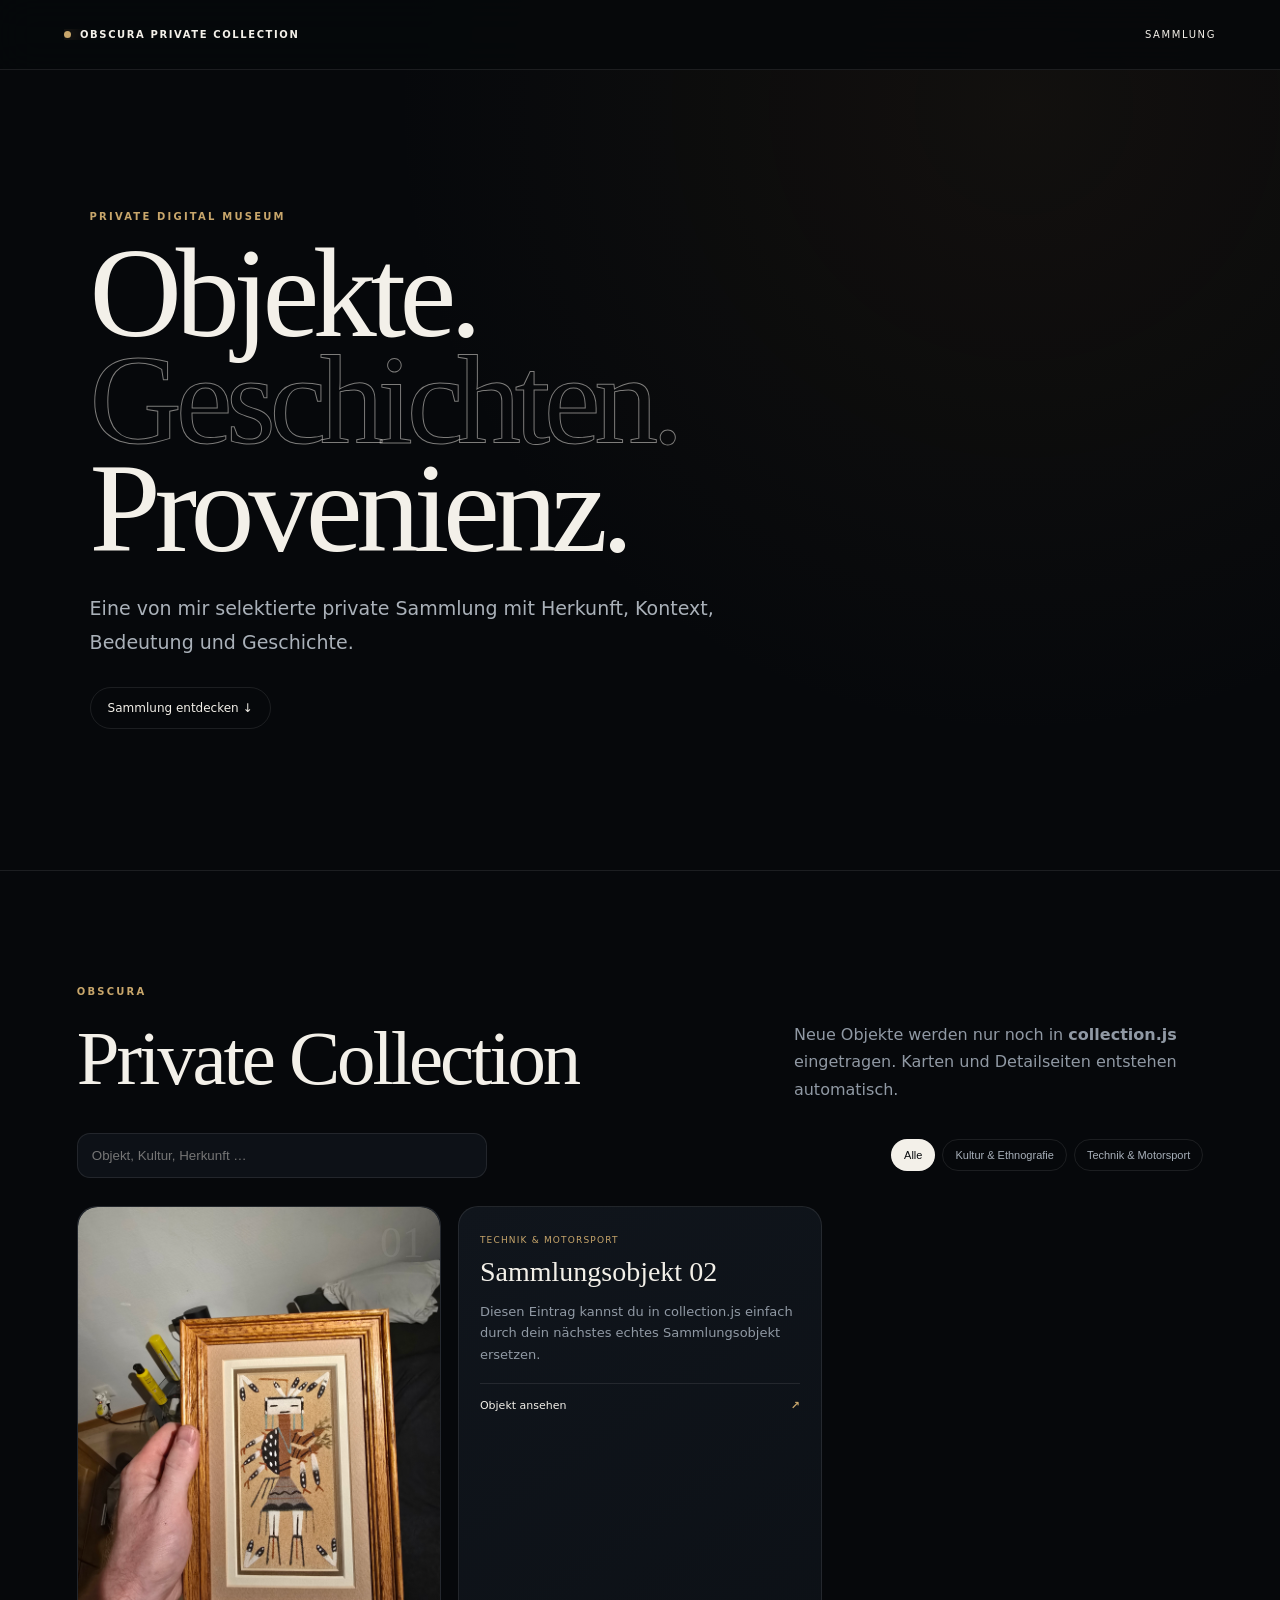
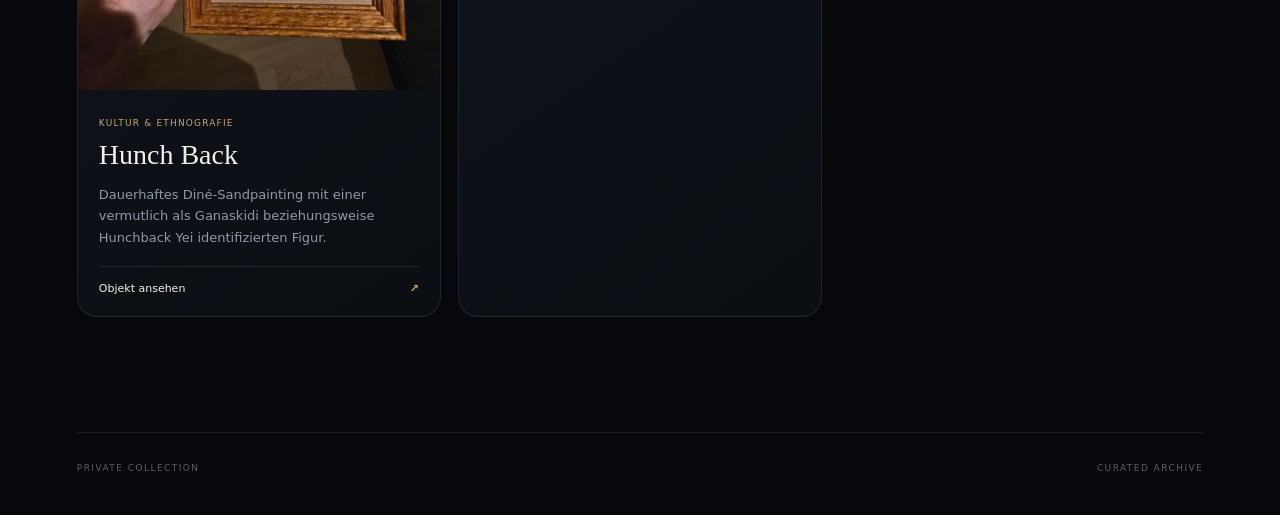
==== index.html @ 8dfdf21c "Update index.html" ====
<!doctype html>
<html lang="de">
<head>
<meta charset="utf-8">
<meta name="viewport" content="width=device-width,initial-scale=1,viewport-fit=cover">
<title>OBSCURA — Private Collection</title>
<link rel="stylesheet" href="styles.css">
</head>
<body>
<header class="nav">
  <a class="brand" href="index.html"><i></i> OBSCURA PRIVATE COLLECTION</a>
  <a href="#collection">SAMMLUNG</a>
</header>

<main>
<section class="hero">
  <p class="eyebrow">PRIVATE DIGITAL MUSEUM</p>
  <h1>Objekte.<br><span>Geschichten.</span><br>Provenienz.</h1>
  <p class="intro">Eine von mir selektierte private Sammlung mit Herkunft, Kontext, Bedeutung und Geschichte.</p>
  <a class="pill" href="#collection">Sammlung entdecken ↓</a>
</section>

<section class="collection" id="collection">
  <div class="section-title">
    <div><p class="eyebrow">OBSCURA</p><h2>Private Collection</h2></div>
    <p>Neue Objekte werden nur noch in <b>collection.js</b> eingetragen. Karten und Detailseiten entstehen automatisch.</p>
  </div>

  <div class="tools">
    <input id="search" type="search" placeholder="Objekt, Kultur, Herkunft …">
    <div id="filters" class="filters"></div>
  </div>

  <div id="collectionGrid" class="grid"></div>
  <div id="empty" class="empty" hidden>Keine passenden Objekte gefunden.</div>
</section>
</main>

<footer>PRIVATE COLLECTION <span>CURATED ARCHIVE</span></footer>

<script src="collection.js"></script>
<script src="script.js"></script>
</body>
</html>
---- styles.css ----
*{box-sizing:border-box}
:root{--bg:#06080b;--panel:#0d1117;--text:#f3f0e9;--muted:#9099a4;--gold:#c8a66b;--line:rgba(255,255,255,.09)}
html,body{margin:0;width:100%;max-width:100%;overflow-x:hidden;background:var(--bg);color:var(--text);font-family:Inter,system-ui,-apple-system,'Segoe UI',sans-serif}
img{display:block;max-width:100%}a{color:inherit}body{background:radial-gradient(circle at 80% 5%,rgba(128,91,43,.10),transparent 28%),#06080b}
.nav{height:70px;width:100%;padding:0 clamp(14px,5vw,72px);display:flex;align-items:center;justify-content:space-between;gap:14px;border-bottom:1px solid var(--line);background:rgba(6,8,11,.88);backdrop-filter:blur(18px);position:sticky;top:0;z-index:30}
.nav a{text-decoration:none;font-size:10px;letter-spacing:.16em;white-space:nowrap;min-width:0}.brand{font-weight:700;display:flex;align-items:center;gap:9px;overflow:hidden;text-overflow:ellipsis}.brand i{width:7px;height:7px;border-radius:50%;background:var(--gold);box-shadow:0 0 18px var(--gold);flex:none}
.hero{min-height:76vh;padding:clamp(70px,11vw,150px) clamp(18px,7vw,110px);display:flex;flex-direction:column;justify-content:center;border-bottom:1px solid var(--line)}
.eyebrow{font-size:10px;letter-spacing:.22em;color:var(--gold);font-weight:700;margin:0 0 18px;text-transform:uppercase;overflow-wrap:anywhere}
h1,h2,h3{font-family:Georgia,'Times New Roman',serif;font-weight:500;overflow-wrap:anywhere;word-break:normal}
.hero h1{font-size:clamp(48px,10vw,132px);line-height:.84;letter-spacing:-.05em;margin:0;max-width:100%}.hero h1 span{color:transparent;-webkit-text-stroke:1px rgba(243,240,233,.5)}
.intro{font-size:clamp(15px,2vw,19px);line-height:1.75;color:#aab1b9;max-width:650px;margin:30px 0 0;overflow-wrap:anywhere}
.pill{align-self:flex-start;display:inline-block;margin-top:28px;border:1px solid var(--line);border-radius:999px;padding:13px 17px;text-decoration:none;font-size:12px;max-width:100%;overflow-wrap:anywhere}
.collection{padding:clamp(70px,9vw,120px) clamp(18px,6vw,90px)}
.section-title{max-width:1200px;margin:0 auto 30px;display:grid;grid-template-columns:minmax(0,1fr) minmax(260px,.6fr);gap:35px;align-items:end}.section-title h2{font-size:clamp(42px,6vw,78px);letter-spacing:-.04em;margin:0}.section-title>p{color:var(--muted);line-height:1.7;margin:0;min-width:0;overflow-wrap:anywhere}
.tools{max-width:1200px;margin:0 auto 28px;display:flex;justify-content:space-between;align-items:center;gap:15px;flex-wrap:wrap}.tools input{width:min(410px,100%);max-width:100%;min-width:0;background:var(--panel);border:1px solid var(--line);border-radius:13px;padding:14px;color:white;outline:none}
.filters{display:flex;gap:7px;flex-wrap:wrap;max-width:100%}.filter{border:1px solid var(--line);background:transparent;color:#a8b0ba;border-radius:999px;padding:9px 12px;font-size:11px;cursor:pointer}.filter.active{background:var(--text);color:#080a0d}
.grid{max-width:1200px;margin:auto;display:grid;grid-template-columns:repeat(3,minmax(0,1fr));gap:17px}.card{min-width:0;position:relative;background:linear-gradient(145deg,#10151c,#0b0f14);border:1px solid var(--line);border-radius:20px;overflow:hidden;transition:.25s}.card:hover{transform:translateY(-5px);border-color:rgba(200,166,107,.35)}
.card-hit{position:absolute;inset:0;z-index:4}.card-image{position:relative;background:radial-gradient(circle,rgba(200,166,107,.08),transparent45%),#0a0e13;overflow:hidden;border-radius:20px 20px 0 0;}.card-imageimg{width:100%;height:auto;object-fit:contain;display:block;}.image-fallback{display:none;position:absolute;inset:0;place-items:center;text-align:center;color:#505964;font-size:10px;letter-spacing:.13em;padding:20px;overflow-wrap:anywhere}.image-fallback small{letter-spacing:0;overflow-wrap:anywhere}.number{position:absolute;right:16px;top:10px;font:44px Georgia,serif;color:rgba(255,255,255,.07)}
.card-copy{padding:21px;min-width:0}.card-copy small{color:var(--gold);font-size:9px;letter-spacing:.13em;text-transform:uppercase}.card-copy h3{font-size:28px;margin:9px 0}.card-copy p{color:var(--muted);font-size:13px;line-height:1.65;overflow-wrap:anywhere}.open{border-top:1px solid var(--line);padding-top:15px;margin-top:18px;font-size:11px;display:flex;justify-content:space-between}.open b{color:var(--gold)}
.empty{max-width:1200px;margin:auto;color:var(--muted);padding:50px 0}footer{margin:0 clamp(18px,6vw,90px);padding:30px 0 42px;border-top:1px solid var(--line);display:flex;justify-content:space-between;gap:15px;color:#58616c;font-size:9px;letter-spacing:.16em;overflow-wrap:anywhere}
.object-page{padding:0 clamp(18px,6vw,90px)}.object-hero{max-width:1200px;margin:auto;padding:clamp(65px,9vw,120px) 0 55px;display:grid;grid-template-columns:minmax(0,1.15fr) minmax(260px,.65fr);gap:45px;align-items:end}.object-hero h1{font-size:clamp(48px,9vw,118px);line-height:.88;letter-spacing:-.05em;margin:0}.object-sub{color:var(--gold);font-size:14px;overflow-wrap:anywhere}.object-lead{color:#a9b1ba;line-height:1.8;font-size:16px;margin:0;overflow-wrap:anywhere}
.gallery{max-width:1200px;margin:auto;display:grid;grid-template-columns:2fr 1fr 1fr;gap:10px}.gallery-item{min-width:0;padding:0;border:1px solid var(--line);border-radius:15px;overflow:hidden;background:#0b0f14;position:relative;cursor:pointer}.gallery-item img{width:100%;height:auto;object-fit:contain;display:block}.gallery-item .image-fallback{display:none}
.facts{max-width:1200px;margin:55px auto;display:grid;grid-template-columns:repeat(3,minmax(0,1fr));border:1px solid var(--line);border-radius:17px;overflow:hidden}.facts div{min-width:0;padding:19px;background:var(--panel);border-right:1px solid var(--line);border-bottom:1px solid var(--line)}.facts small{display:block;color:var(--gold);font-size:8px;letter-spacing:.13em;text-transform:uppercase;margin-bottom:7px}.facts strong{font-size:13px;font-weight:500;overflow-wrap:anywhere}
.story{max-width:900px;margin:70px auto}.story article{padding:45px 0;border-top:1px solid var(--line)}.story h2{font-size:clamp(32px,5vw,54px);margin:0 0 22px}.story p{color:#aab2bc;line-height:1.9;font-size:15px;overflow-wrap:anywhere}
.sources{max-width:900px;margin:0 auto 100px;padding-top:35px;border-top:1px solid var(--line)}.sources a{display:block;padding:14px 0;border-bottom:1px solid var(--line);text-decoration:none;color:#b6bdc5;font-size:13px;overflow-wrap:anywhere}
.not-found{min-height:70vh;display:flex;flex-direction:column;justify-content:center}.not-found h1{font-size:clamp(45px,8vw,90px)}
.lightbox[hidden]{display:none}.lightbox{position:fixed;inset:0;z-index:100;background:rgba(0,0,0,.94);display:grid;place-items:center;padding:55px}.lightbox img{max-width:min(1100px,90vw);max-height:84vh;object-fit:contain}.lightbox button{position:absolute;border:0;background:rgba(255,255,255,.08);color:white;cursor:pointer}.lightbox #lightboxClose{right:20px;top:20px;width:42px;height:42px;border-radius:50%;font-size:25px}.lightbox-nav{top:50%;transform:translateY(-50%);width:45px;height:60px;border-radius:10px;font-size:32px}.lightbox-nav.prev{left:18px}.lightbox-nav.next{right:18px}.locked{overflow:hidden}
@media(max-width:850px){.section-title,.object-hero{grid-template-columns:1fr}.grid{grid-template-columns:repeat(2,minmax(0,1fr))}.gallery{grid-template-columns:1fr 1fr}.gallery-item:first-child{grid-column:1/-1}.facts{grid-template-columns:repeat(2,minmax(0,1fr))}}
@media(max-width:560px){.nav{padding:0 12px;gap:8px}.nav a{font-size:8px;letter-spacing:.08em}.brand{max-width:68%}.hero{padding-left:16px;padding-right:16px;min-height:68vh}.hero h1{font-size:clamp(46px,16vw,72px);line-height:.9;letter-spacing:-.045em}.collection{padding-left:12px;padding-right:12px}.section-title{gap:18px}.section-title>p{font-size:13px}.tools{align-items:stretch}.tools input{width:100%}.filters{flex-wrap:nowrap;overflow-x:auto;padding-bottom:4px}.filter{white-space:nowrap;flex:none}.grid{grid-template-columns:minmax(0,1fr)}.card-copy p{min-height:0}.object-page{padding:0 12px}.object-hero{gap:22px;padding-top:55px}.object-hero h1{font-size:clamp(44px,15vw,68px)}.gallery{grid-template-columns:minmax(0,1fr)}.gallery-item:first-child{grid-column:auto}.facts{grid-template-columns:minmax(0,1fr);margin:35px auto}.story{margin:45px auto}.story article{padding:35px 0}.lightbox{padding:55px 8px}.lightbox-nav{display:none}footer{margin:0 12px;flex-direction:column}}
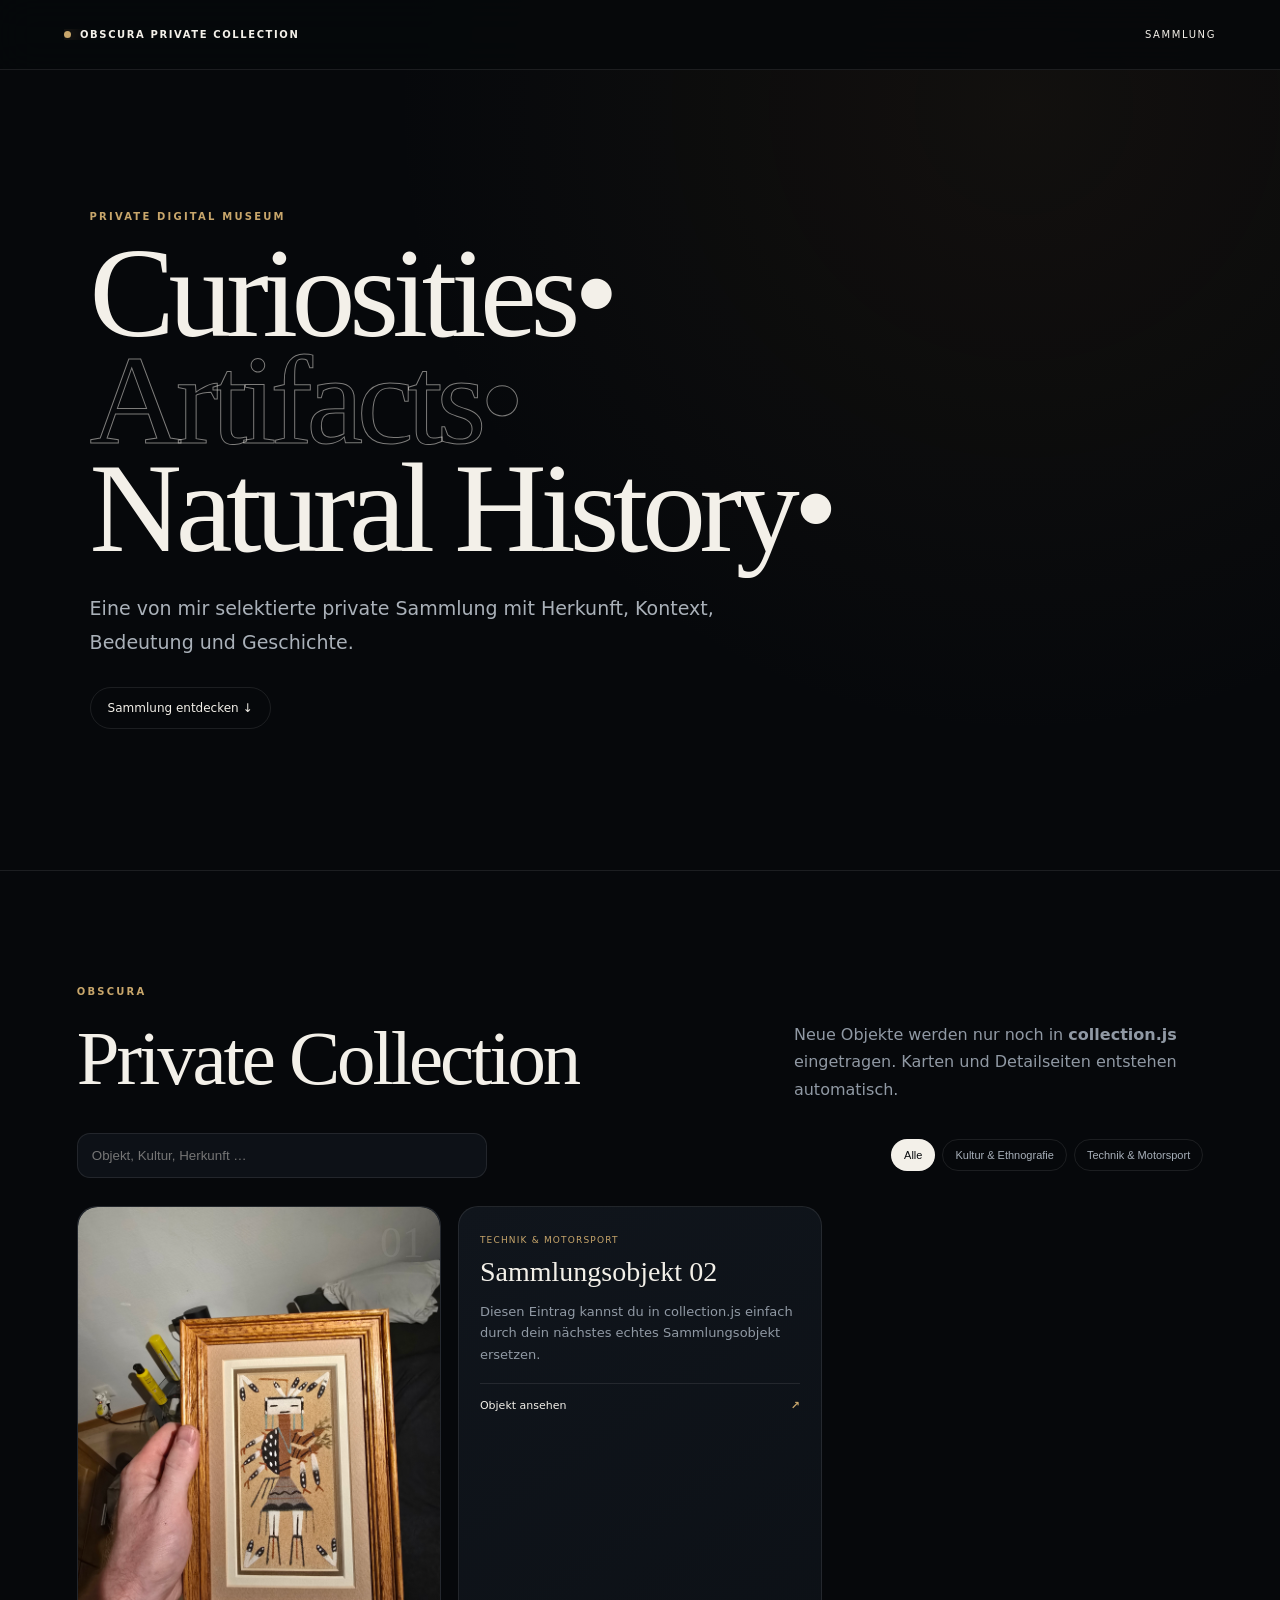
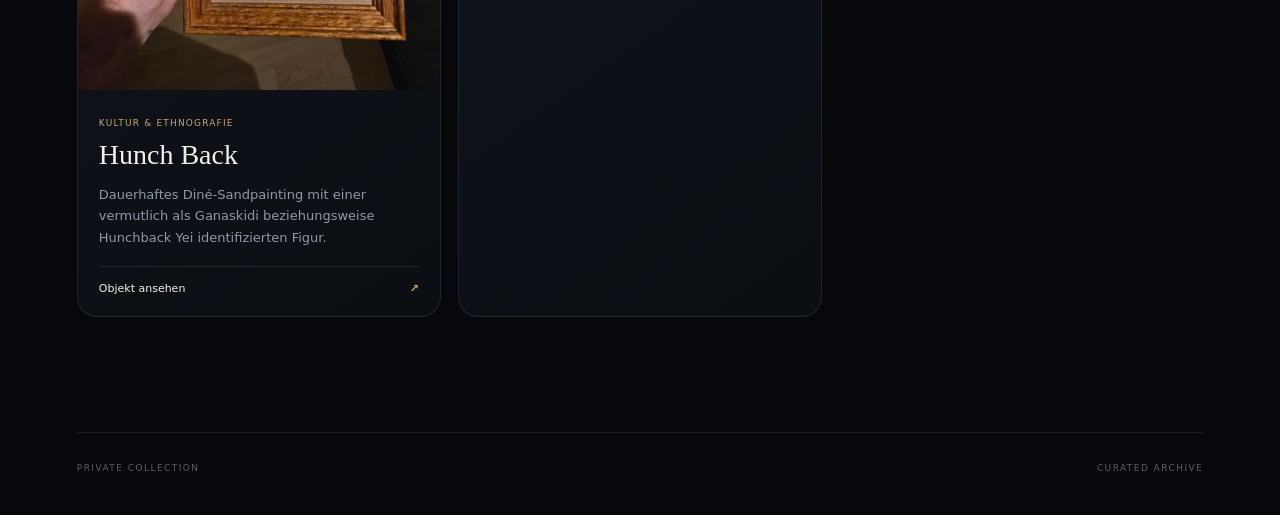
==== commit cf4167c6: "Update index.html" ====
--- a/index.html
+++ b/index.html
@@ -15,7 +15,7 @@
 <main>
 <section class="hero">
   <p class="eyebrow">PRIVATE DIGITAL MUSEUM</p>
-  <h1>Objekte.<br><span>Geschichten.</span><br>Provenienz.</h1>
+  <h1>Curiosities•<br><span>Artifacts•</span><br>Natural History•</h1>
   <p class="intro">Eine von mir selektierte private Sammlung mit Herkunft, Kontext, Bedeutung und Geschichte.</p>
   <a class="pill" href="#collection">Sammlung entdecken ↓</a>
 </section>
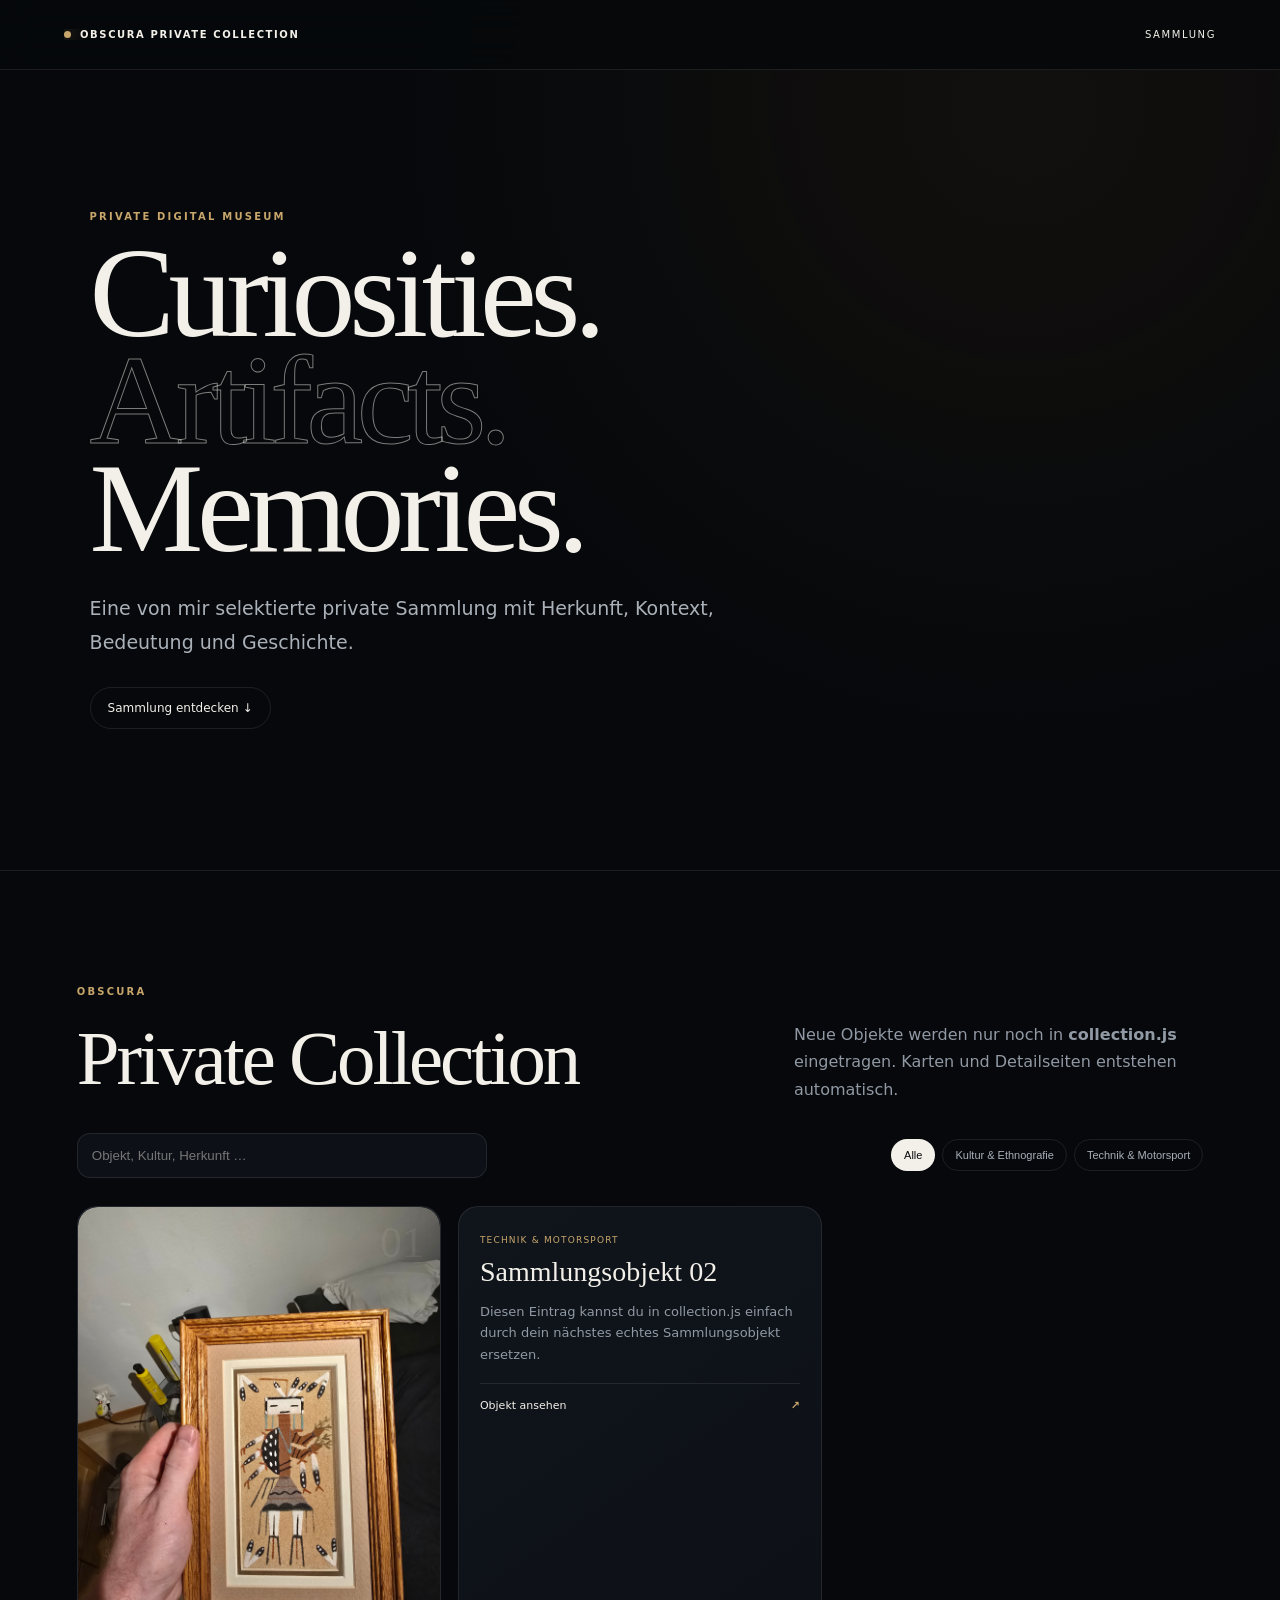
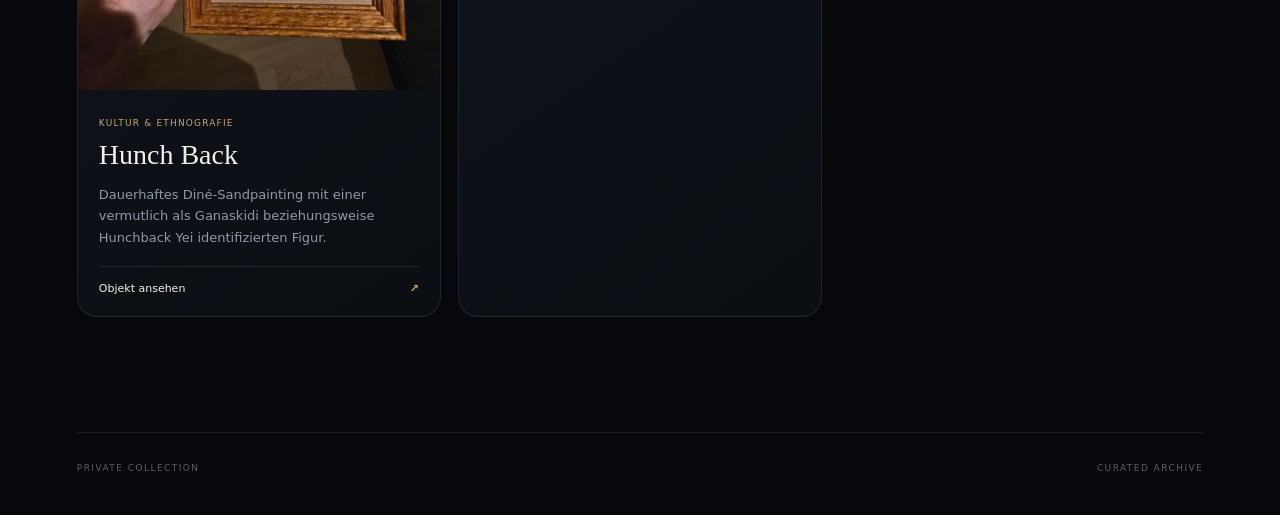
==== commit 2ad20e91: "Update index.html" ====
--- a/index.html
+++ b/index.html
@@ -15,7 +15,7 @@
 <main>
 <section class="hero">
   <p class="eyebrow">PRIVATE DIGITAL MUSEUM</p>
-  <h1>Curiosities•<br><span>Artifacts•</span><br>Natural History•</h1>
+  <h1>Curiosities.<br><span>Artifacts.</span><br>Memories.</h1>
   <p class="intro">Eine von mir selektierte private Sammlung mit Herkunft, Kontext, Bedeutung und Geschichte.</p>
   <a class="pill" href="#collection">Sammlung entdecken ↓</a>
 </section>
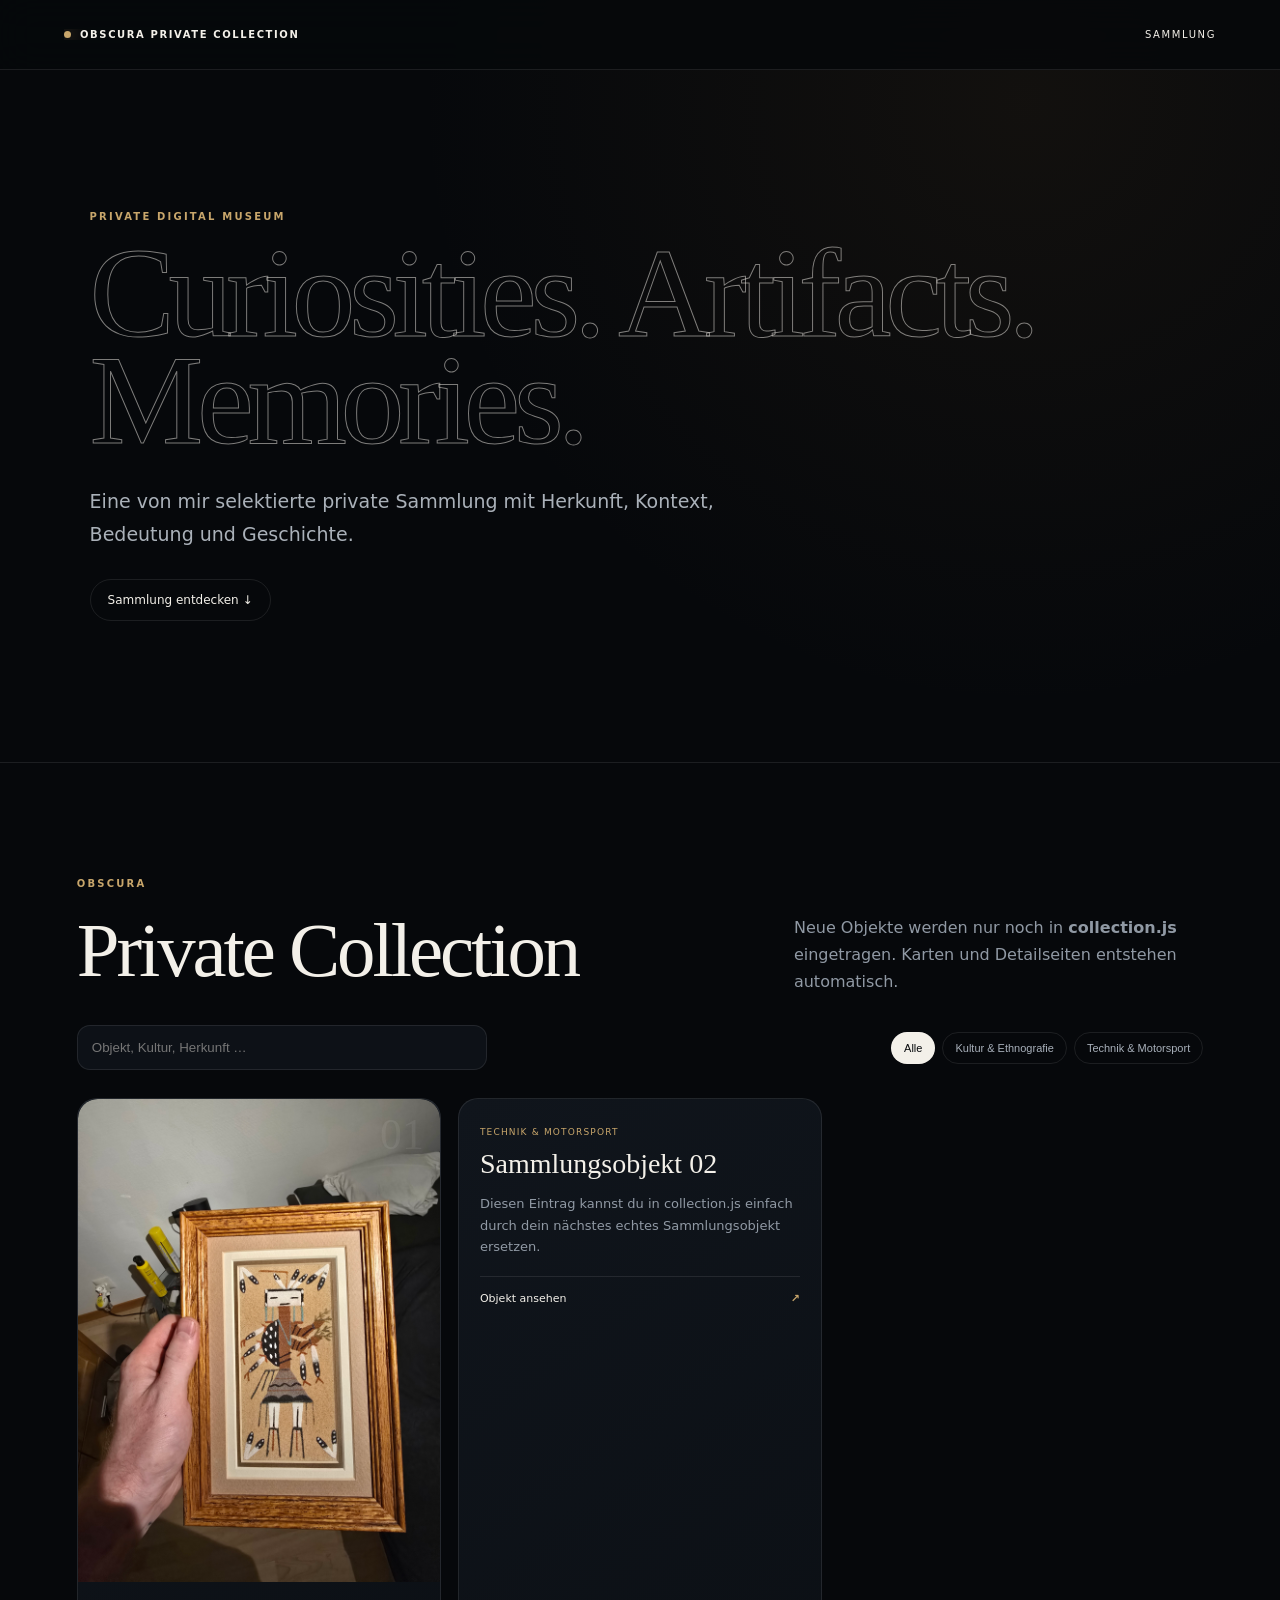
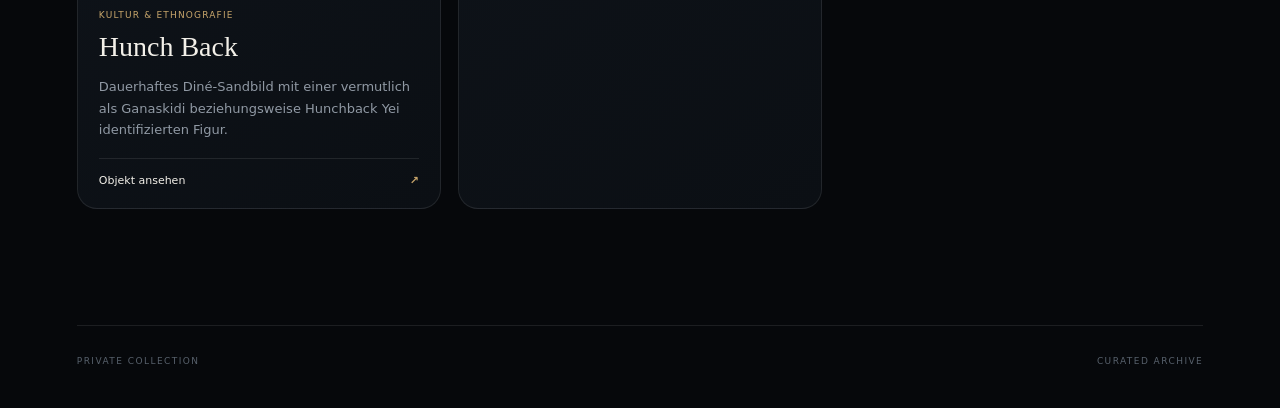
==== commit a2c5a211: "Update index.html" ====
--- a/index.html
+++ b/index.html
@@ -15,7 +15,11 @@
 <main>
 <section class="hero">
   <p class="eyebrow">PRIVATE DIGITAL MUSEUM</p>
-  <h1>Curiosities.<br><span>Artifacts.</span><br>Memories.</h1>
+  <h1 class="hero-title">
+  <span class="hero-line from-left">Curiosities.</span>
+  <span class="hero-line from-right outline">Artifacts.</span>
+  <span class="hero-line from-left delay">Memories.</span>
+  </h1>
   <p class="intro">Eine von mir selektierte private Sammlung mit Herkunft, Kontext, Bedeutung und Geschichte.</p>
   <a class="pill" href="#collection">Sammlung entdecken ↓</a>
 </section>
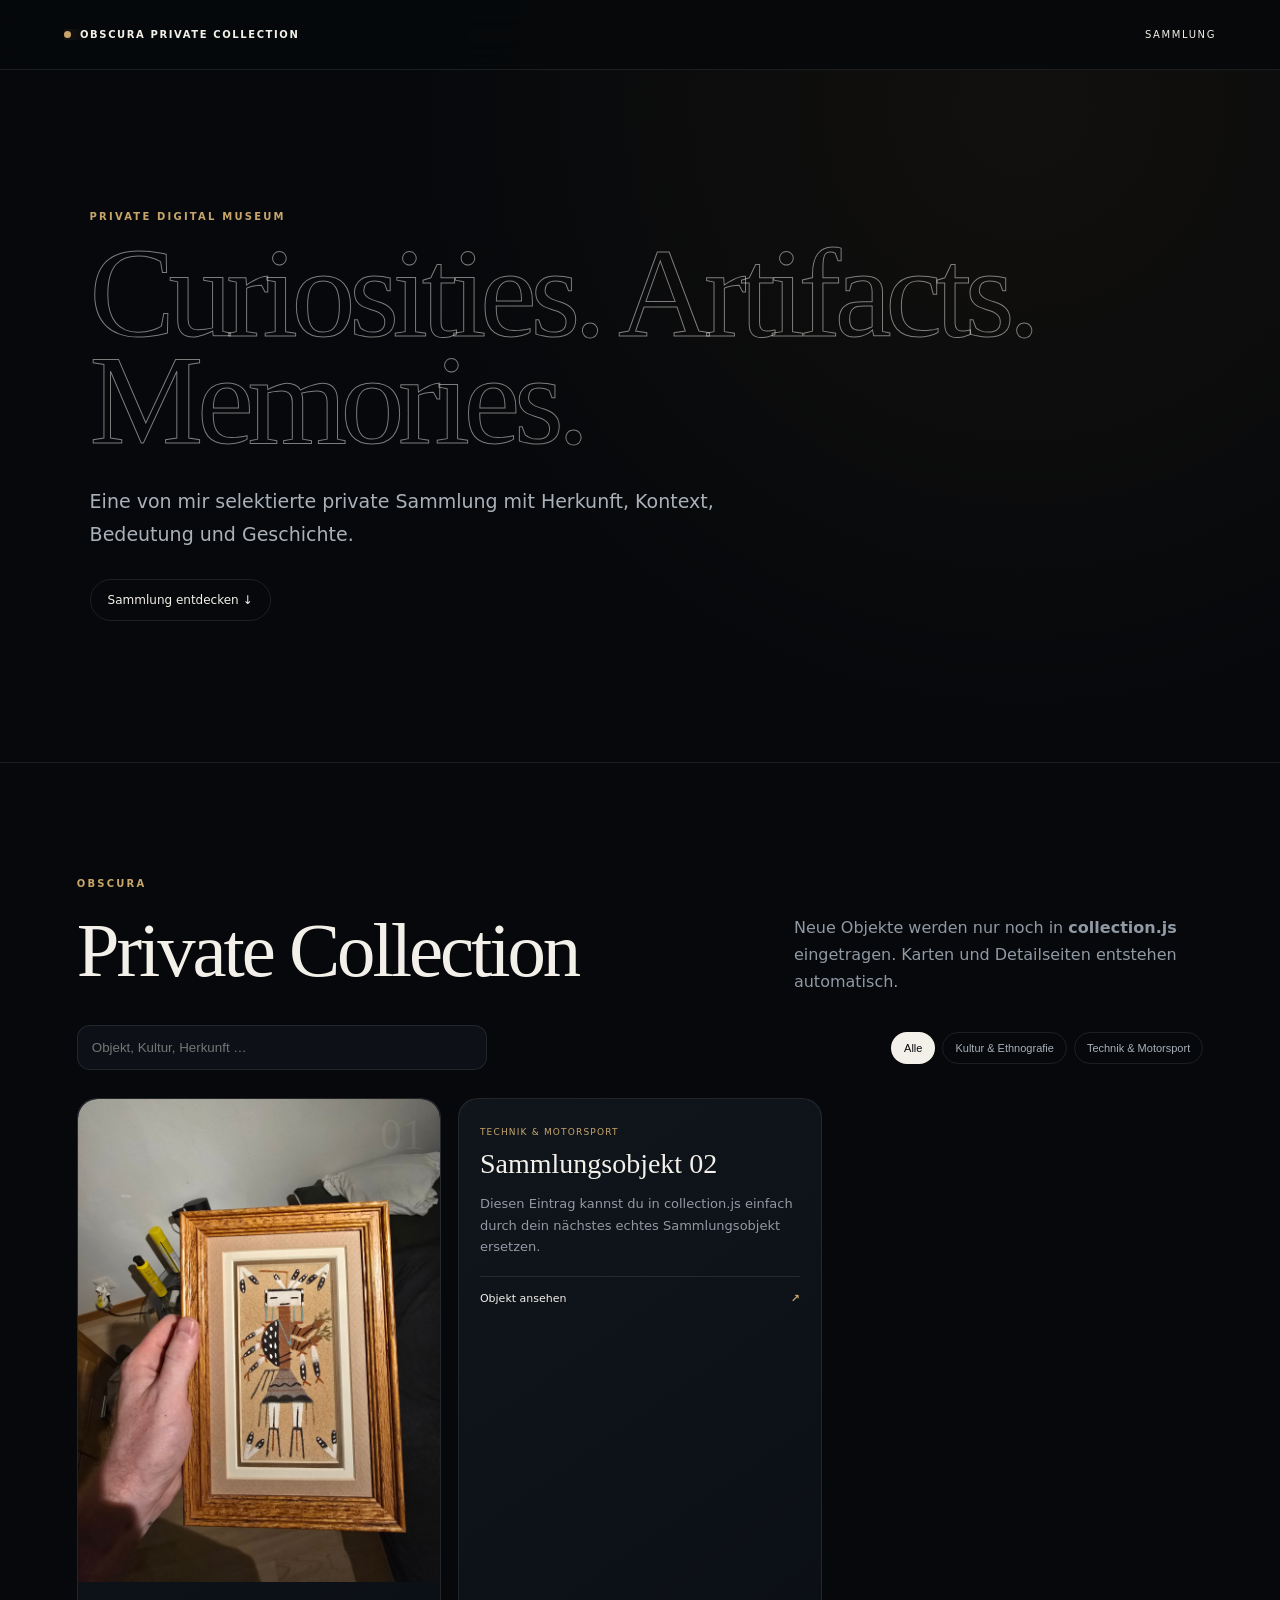
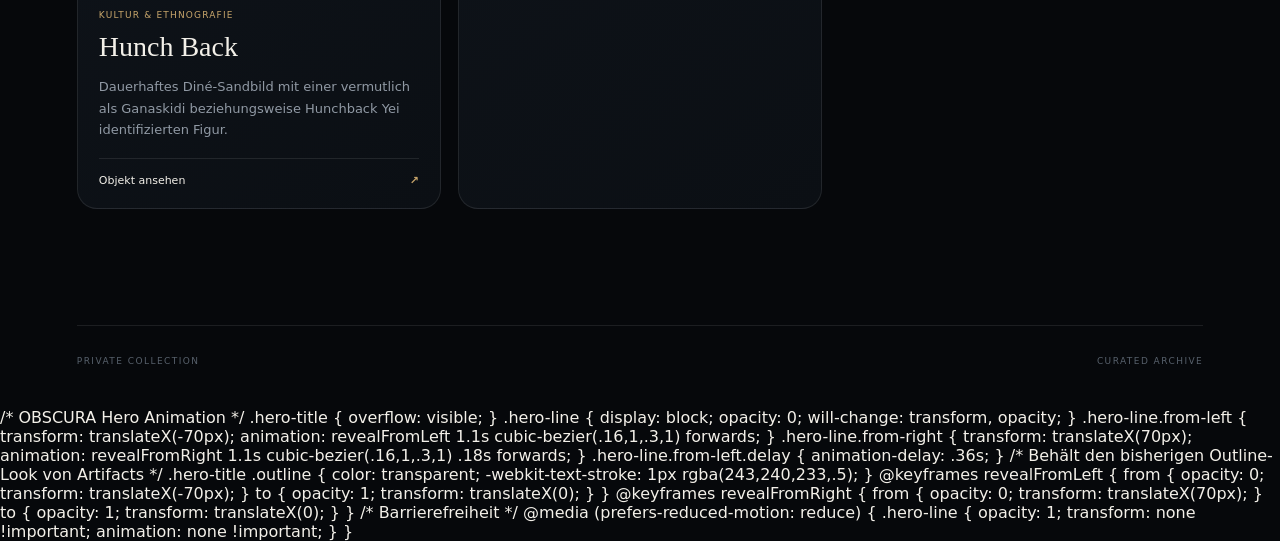
==== commit a0b93433: "Update index.html" ====
--- a/index.html
+++ b/index.html
@@ -46,3 +46,65 @@
 <script src="script.js"></script>
 </body>
 </html>
+/* OBSCURA Hero Animation */
+
+.hero-title {
+  overflow: visible;
+}
+
+.hero-line {
+  display: block;
+  opacity: 0;
+  will-change: transform, opacity;
+}
+
+.hero-line.from-left {
+  transform: translateX(-70px);
+  animation: revealFromLeft 1.1s cubic-bezier(.16,1,.3,1) forwards;
+}
+
+.hero-line.from-right {
+  transform: translateX(70px);
+  animation: revealFromRight 1.1s cubic-bezier(.16,1,.3,1) .18s forwards;
+}
+
+.hero-line.from-left.delay {
+  animation-delay: .36s;
+}
+
+/* Behält den bisherigen Outline-Look von Artifacts */
+.hero-title .outline {
+  color: transparent;
+  -webkit-text-stroke: 1px rgba(243,240,233,.5);
+}
+
+@keyframes revealFromLeft {
+  from {
+    opacity: 0;
+    transform: translateX(-70px);
+  }
+  to {
+    opacity: 1;
+    transform: translateX(0);
+  }
+}
+
+@keyframes revealFromRight {
+  from {
+    opacity: 0;
+    transform: translateX(70px);
+  }
+  to {
+    opacity: 1;
+    transform: translateX(0);
+  }
+}
+
+/* Barrierefreiheit */
+@media (prefers-reduced-motion: reduce) {
+  .hero-line {
+    opacity: 1;
+    transform: none !important;
+    animation: none !important;
+  }
+}
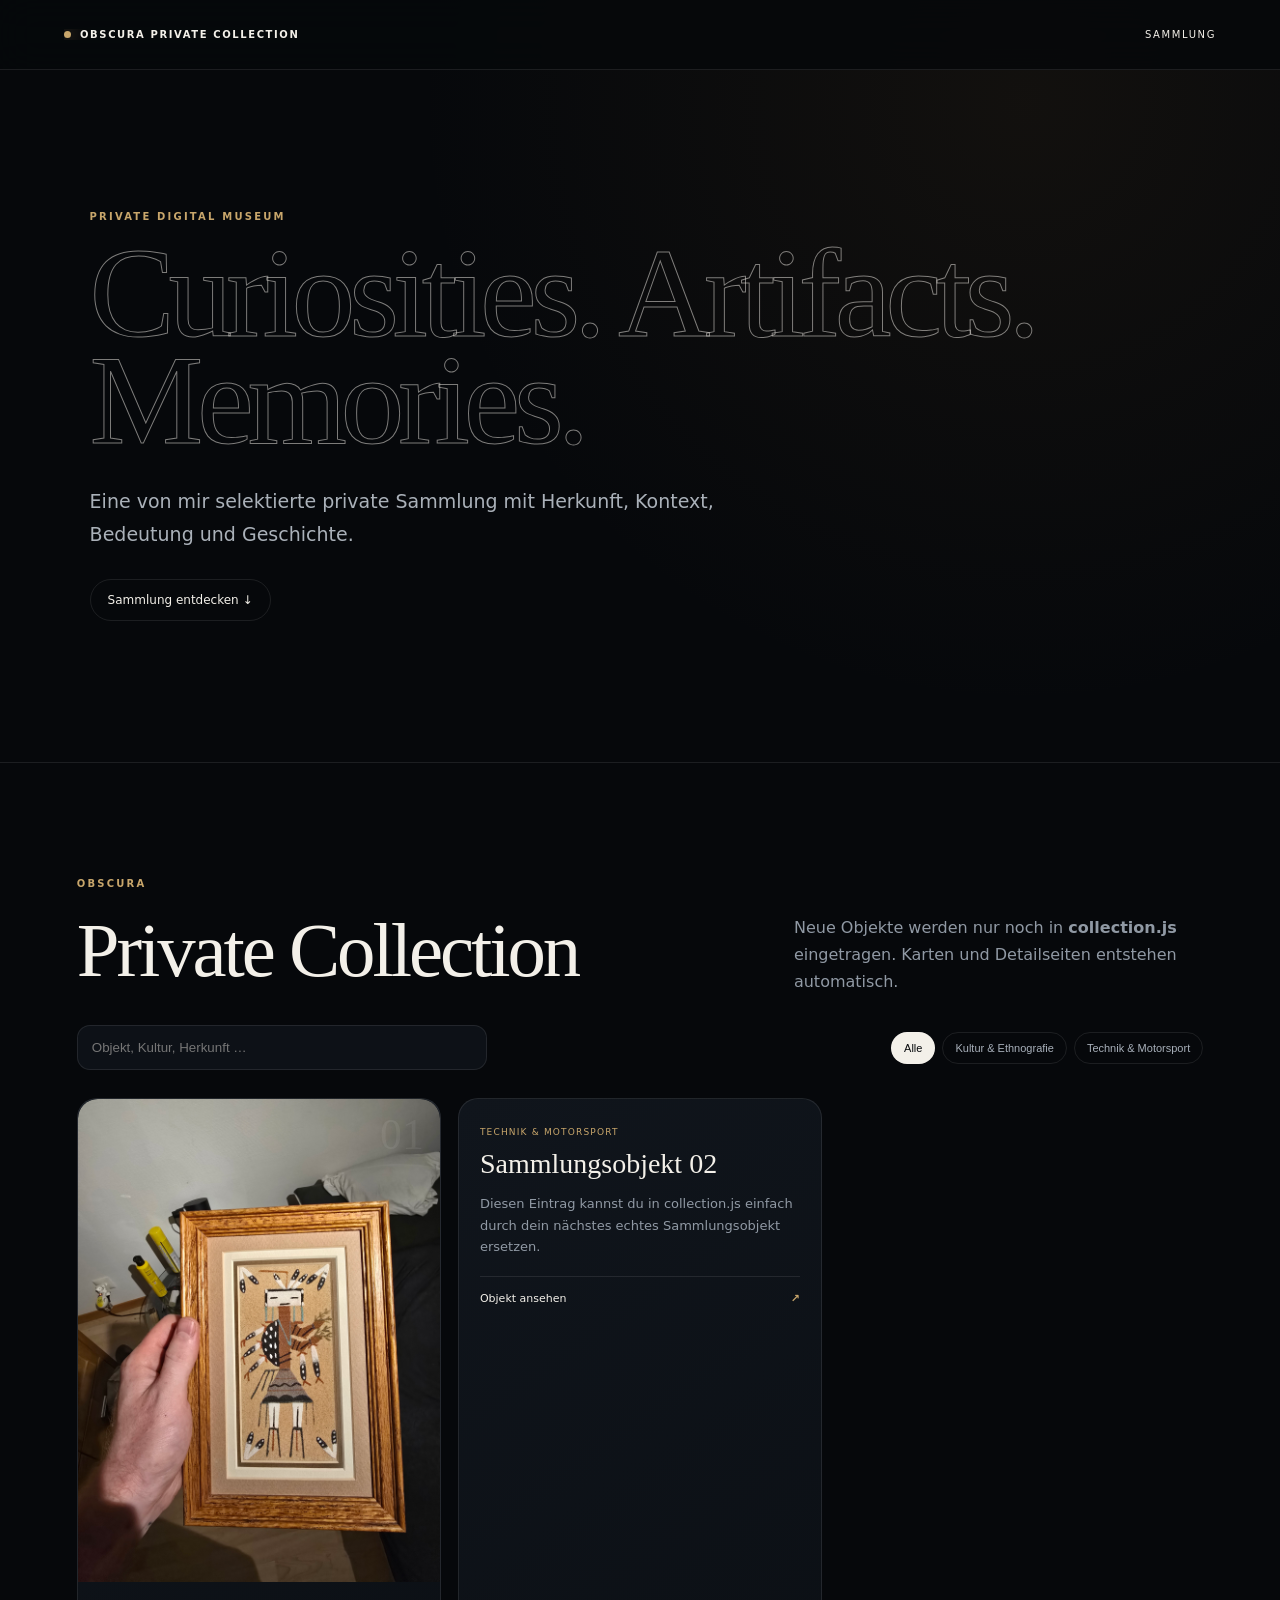
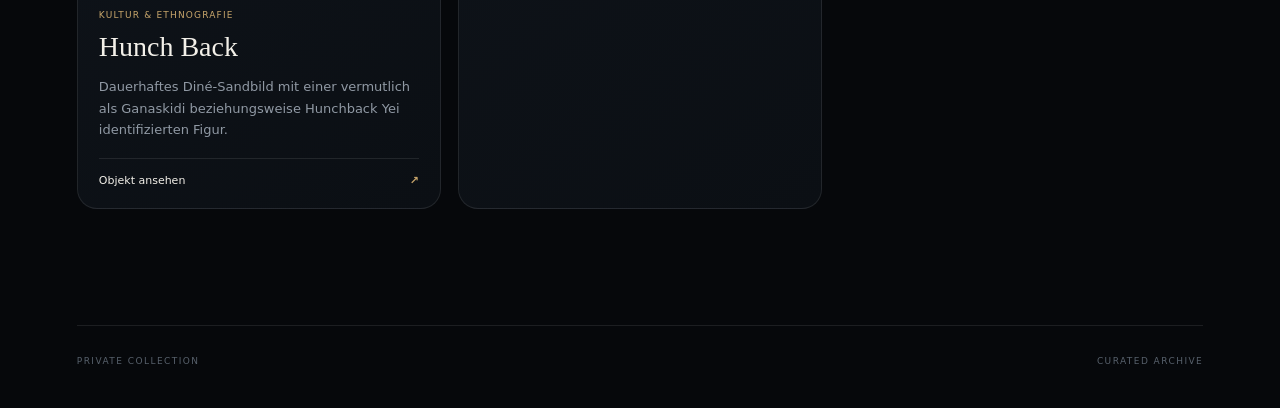
==== commit 2e57bff7: "Update index.html" ====
--- a/index.html
+++ b/index.html
@@ -46,65 +46,3 @@
 <script src="script.js"></script>
 </body>
 </html>
-/* OBSCURA Hero Animation */
-
-.hero-title {
-  overflow: visible;
-}
-
-.hero-line {
-  display: block;
-  opacity: 0;
-  will-change: transform, opacity;
-}
-
-.hero-line.from-left {
-  transform: translateX(-70px);
-  animation: revealFromLeft 1.1s cubic-bezier(.16,1,.3,1) forwards;
-}
-
-.hero-line.from-right {
-  transform: translateX(70px);
-  animation: revealFromRight 1.1s cubic-bezier(.16,1,.3,1) .18s forwards;
-}
-
-.hero-line.from-left.delay {
-  animation-delay: .36s;
-}
-
-/* Behält den bisherigen Outline-Look von Artifacts */
-.hero-title .outline {
-  color: transparent;
-  -webkit-text-stroke: 1px rgba(243,240,233,.5);
-}
-
-@keyframes revealFromLeft {
-  from {
-    opacity: 0;
-    transform: translateX(-70px);
-  }
-  to {
-    opacity: 1;
-    transform: translateX(0);
-  }
-}
-
-@keyframes revealFromRight {
-  from {
-    opacity: 0;
-    transform: translateX(70px);
-  }
-  to {
-    opacity: 1;
-    transform: translateX(0);
-  }
-}
-
-/* Barrierefreiheit */
-@media (prefers-reduced-motion: reduce) {
-  .hero-line {
-    opacity: 1;
-    transform: none !important;
-    animation: none !important;
-  }
-}
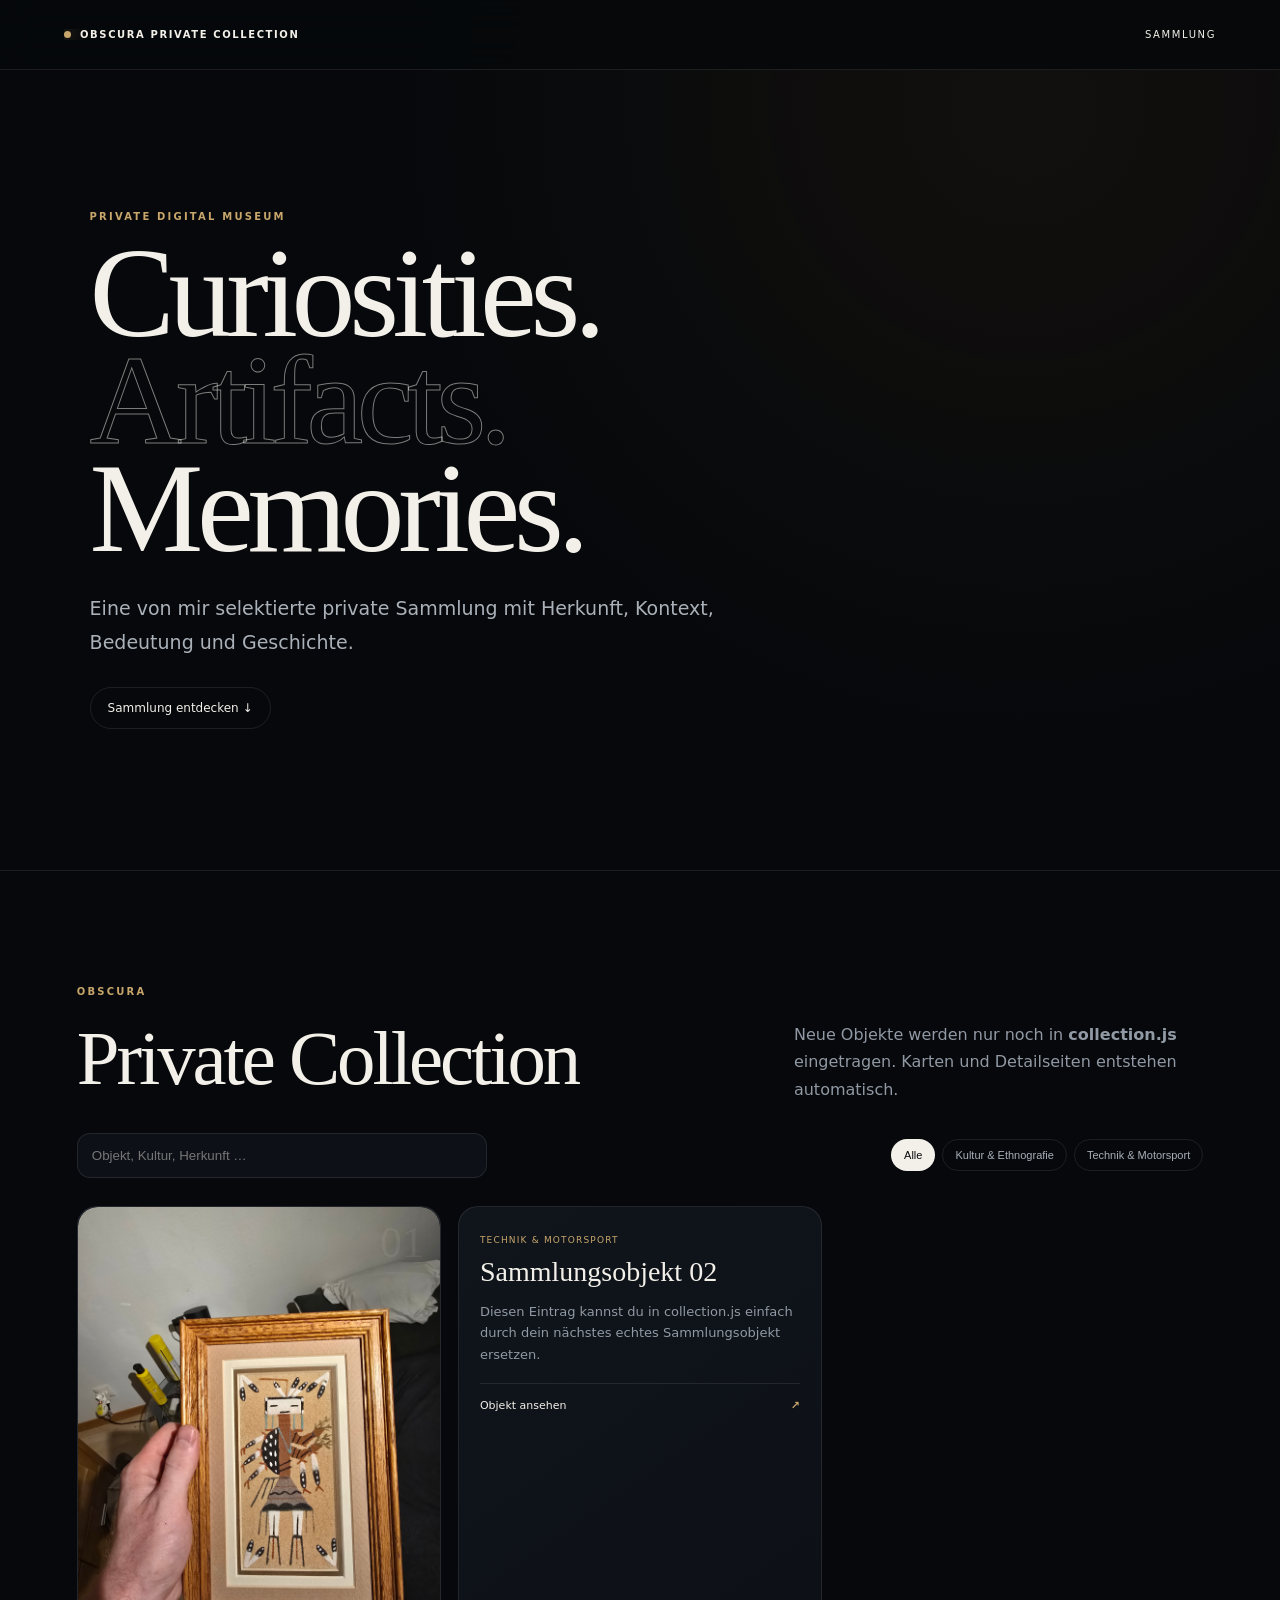
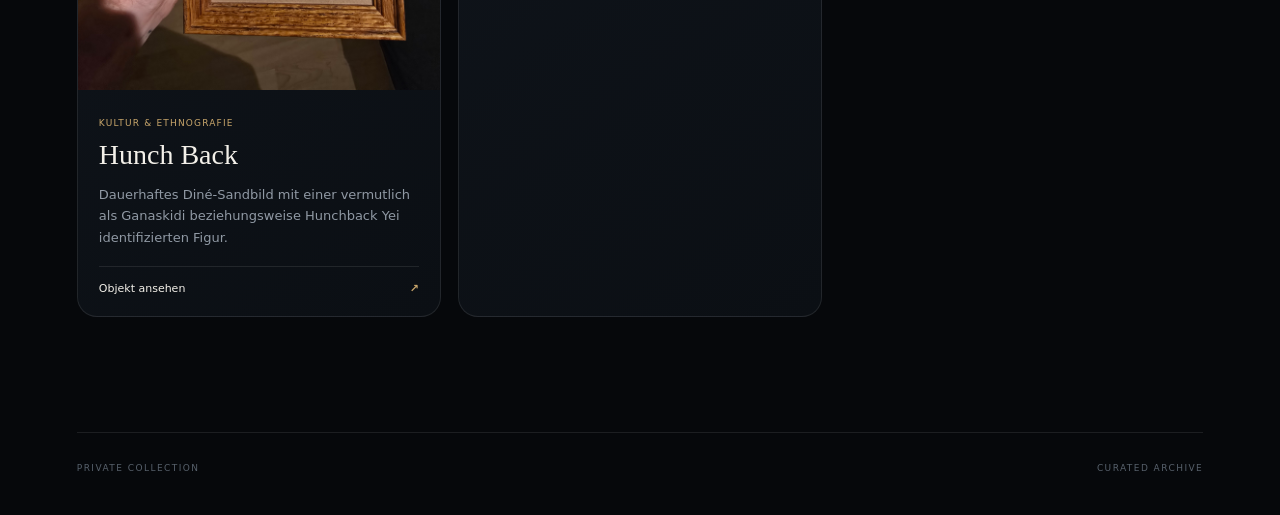
==== commit dcc51da4: "Update index.html" ====
--- a/index.html
+++ b/index.html
@@ -16,9 +16,9 @@
 <section class="hero">
   <p class="eyebrow">PRIVATE DIGITAL MUSEUM</p>
   <h1 class="hero-title">
-  <span class="hero-line from-left">Curiosities.</span>
-  <span class="hero-line from-right outline">Artifacts.</span>
-  <span class="hero-line from-left delay">Memories.</span>
+  <div class="from-left">Curiosities.</div>
+  <span class="from-right">Artifacts.</span>
+  <div class="from-left delay">Memories.</div>
   </h1>
   <p class="intro">Eine von mir selektierte private Sammlung mit Herkunft, Kontext, Bedeutung und Geschichte.</p>
   <a class="pill" href="#collection">Sammlung entdecken ↓</a>
--- a/styles.css
+++ b/styles.css
@@ -27,3 +27,65 @@
 .lightbox[hidden]{display:none}.lightbox{position:fixed;inset:0;z-index:100;background:rgba(0,0,0,.94);display:grid;place-items:center;padding:55px}.lightbox img{max-width:min(1100px,90vw);max-height:84vh;object-fit:contain}.lightbox button{position:absolute;border:0;background:rgba(255,255,255,.08);color:white;cursor:pointer}.lightbox #lightboxClose{right:20px;top:20px;width:42px;height:42px;border-radius:50%;font-size:25px}.lightbox-nav{top:50%;transform:translateY(-50%);width:45px;height:60px;border-radius:10px;font-size:32px}.lightbox-nav.prev{left:18px}.lightbox-nav.next{right:18px}.locked{overflow:hidden}
 @media(max-width:850px){.section-title,.object-hero{grid-template-columns:1fr}.grid{grid-template-columns:repeat(2,minmax(0,1fr))}.gallery{grid-template-columns:1fr 1fr}.gallery-item:first-child{grid-column:1/-1}.facts{grid-template-columns:repeat(2,minmax(0,1fr))}}
 @media(max-width:560px){.nav{padding:0 12px;gap:8px}.nav a{font-size:8px;letter-spacing:.08em}.brand{max-width:68%}.hero{padding-left:16px;padding-right:16px;min-height:68vh}.hero h1{font-size:clamp(46px,16vw,72px);line-height:.9;letter-spacing:-.045em}.collection{padding-left:12px;padding-right:12px}.section-title{gap:18px}.section-title>p{font-size:13px}.tools{align-items:stretch}.tools input{width:100%}.filters{flex-wrap:nowrap;overflow-x:auto;padding-bottom:4px}.filter{white-space:nowrap;flex:none}.grid{grid-template-columns:minmax(0,1fr)}.card-copy p{min-height:0}.object-page{padding:0 12px}.object-hero{gap:22px;padding-top:55px}.object-hero h1{font-size:clamp(44px,15vw,68px)}.gallery{grid-template-columns:minmax(0,1fr)}.gallery-item:first-child{grid-column:auto}.facts{grid-template-columns:minmax(0,1fr);margin:35px auto}.story{margin:45px auto}.story article{padding:35px 0}.lightbox{padding:55px 8px}.lightbox-nav{display:none}footer{margin:0 12px;flex-direction:column}}
+/* OBSCURA Hero Animation */
+
+.hero-title {
+  overflow: visible;
+}
+
+.hero-line {
+  display: block;
+  opacity: 0;
+  will-change: transform, opacity;
+}
+
+.hero-line.from-left {
+  transform: translateX(-70px);
+  animation: revealFromLeft 1.1s cubic-bezier(.16,1,.3,1) forwards;
+}
+
+.hero-line.from-right {
+  transform: translateX(70px);
+  animation: revealFromRight 1.1s cubic-bezier(.16,1,.3,1) .18s forwards;
+}
+
+.hero-line.from-left.delay {
+  animation-delay: .36s;
+}
+
+/* Behält den bisherigen Outline-Look von Artifacts */
+.hero-title .outline {
+  color: transparent;
+  -webkit-text-stroke: 1px rgba(243,240,233,.5);
+}
+
+@keyframes revealFromLeft {
+  from {
+    opacity: 0;
+    transform: translateX(-70px);
+  }
+  to {
+    opacity: 1;
+    transform: translateX(0);
+  }
+}
+
+@keyframes revealFromRight {
+  from {
+    opacity: 0;
+    transform: translateX(70px);
+  }
+  to {
+    opacity: 1;
+    transform: translateX(0);
+  }
+}
+
+/* Barrierefreiheit */
+@media (prefers-reduced-motion: reduce) {
+  .hero-line {
+    opacity: 1;
+    transform: none !important;
+    animation: none !important;
+  }
+}
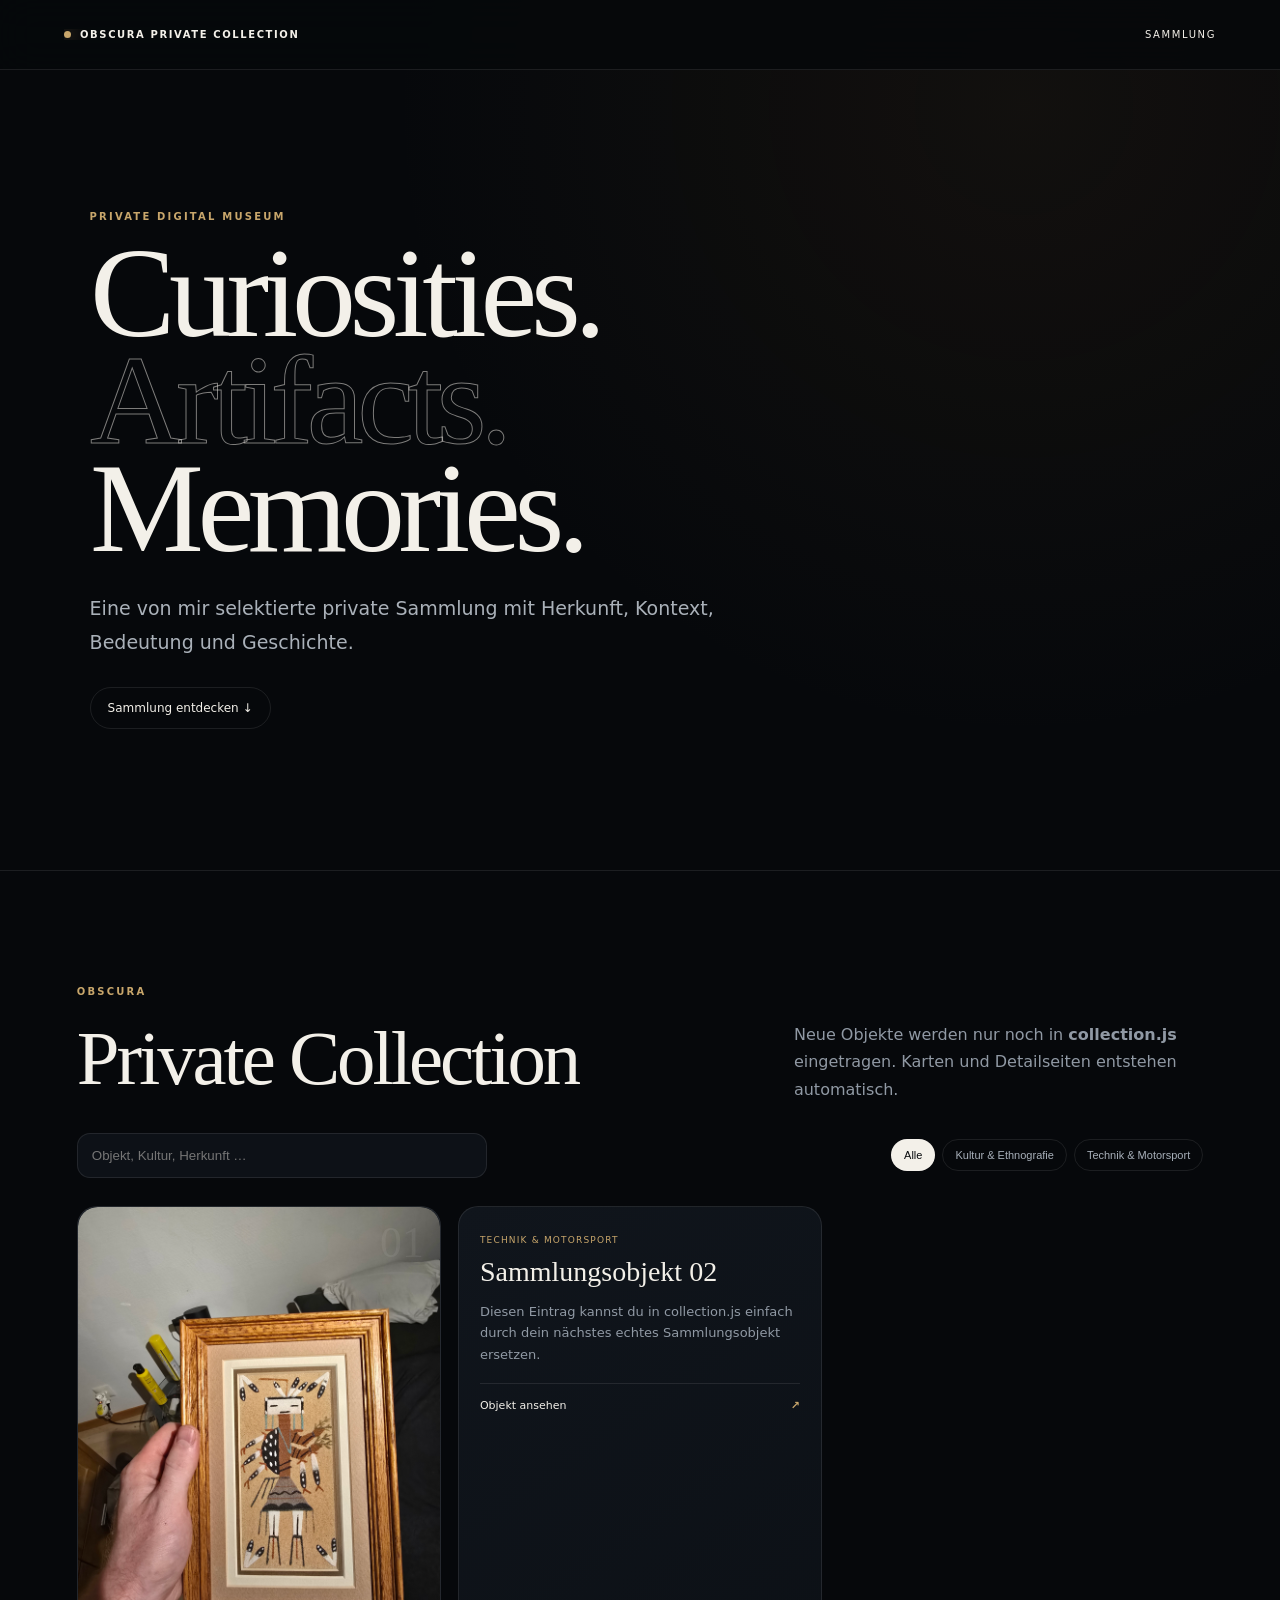
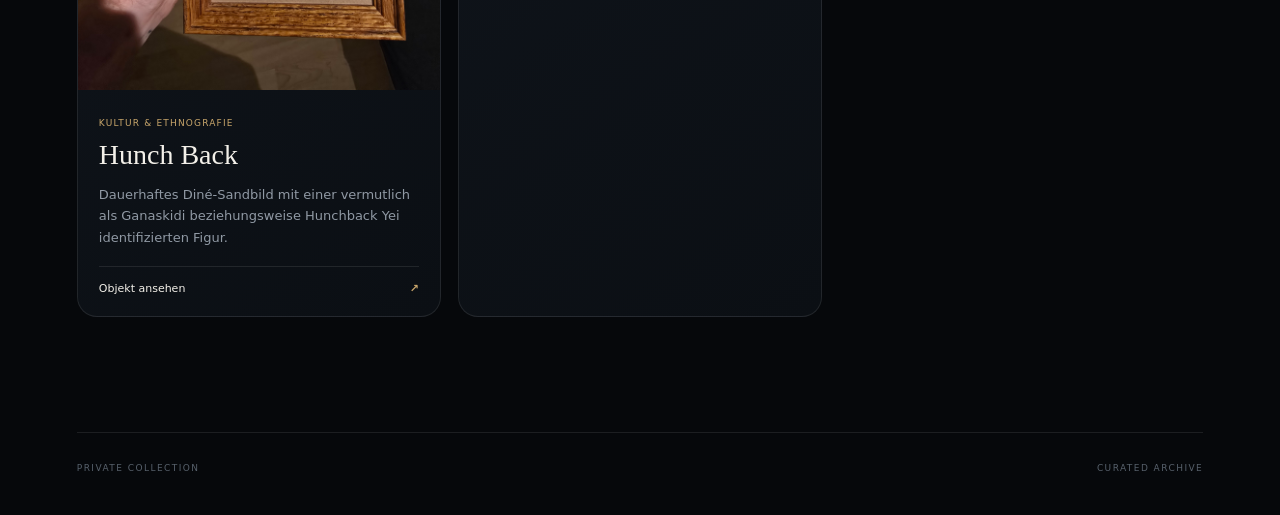
==== commit 59aea267: "Update index.html" ====
--- a/index.html
+++ b/index.html
@@ -16,9 +16,9 @@
 <section class="hero">
   <p class="eyebrow">PRIVATE DIGITAL MUSEUM</p>
   <h1 class="hero-title">
-  <div class="from-left">Curiosities.</div>
-  <span class="from-right">Artifacts.</span>
-  <div class="from-left delay">Memories.</div>
+  <div class="hero-line from-left">Curiosities.</div>
+  <span class="hero-line from-right outline">Artifacts.</span>
+  <div class="hero-line from-left delay">Memories.</div>
   </h1>
   <p class="intro">Eine von mir selektierte private Sammlung mit Herkunft, Kontext, Bedeutung und Geschichte.</p>
   <a class="pill" href="#collection">Sammlung entdecken ↓</a>
